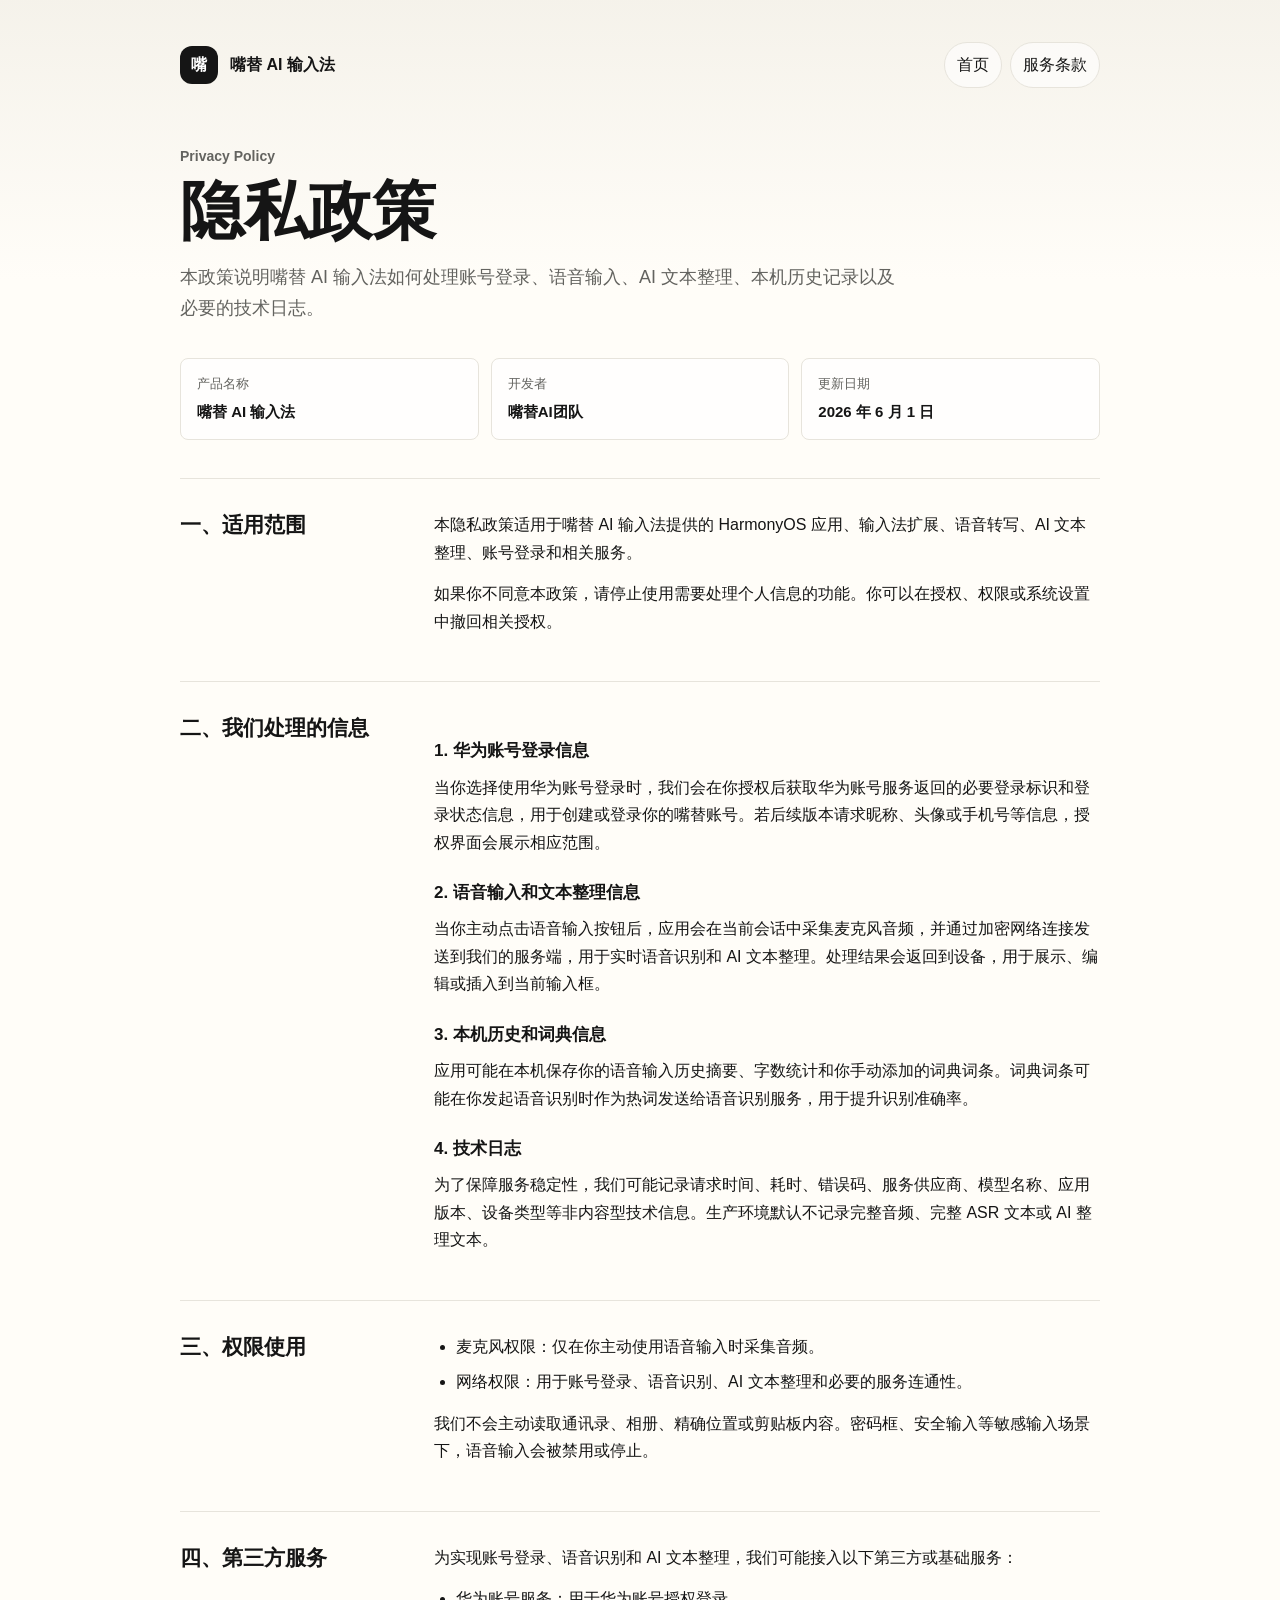
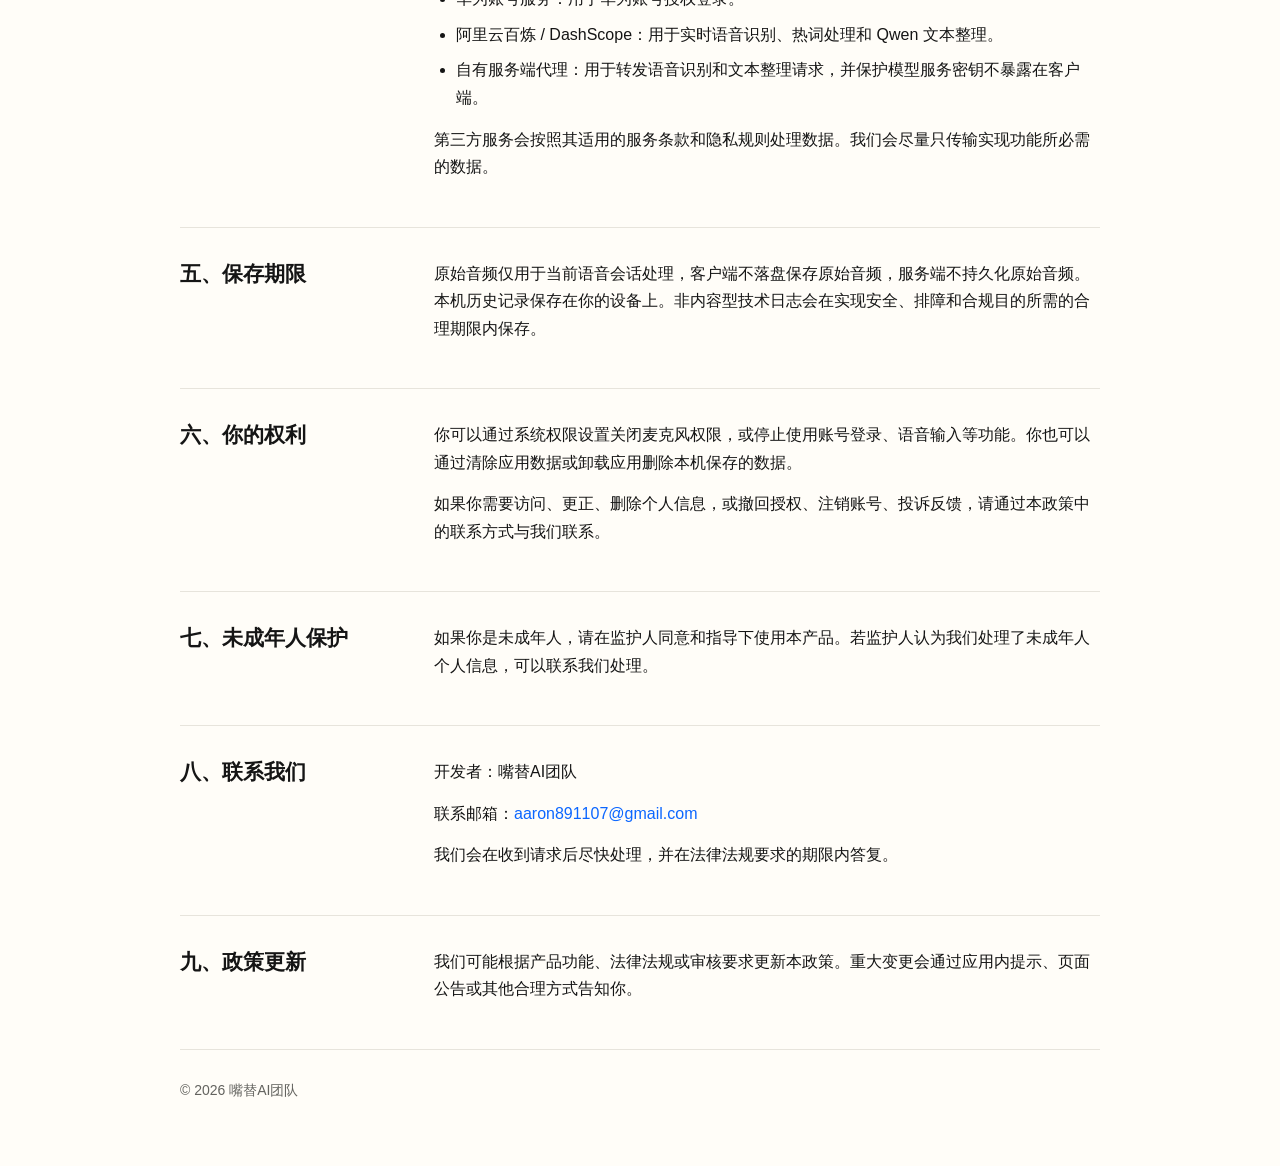
==== privacy.html @ aa5e072a "Add legal pages" ====
<!doctype html>
<html lang="zh-CN">
  <head>
    <meta charset="utf-8">
    <meta name="viewport" content="width=device-width, initial-scale=1">
    <title>隐私政策 - 嘴替 AI 输入法</title>
    <link rel="stylesheet" href="./assets/styles.css">
  </head>
  <body>
    <main class="page">
      <header class="topbar">
        <div class="brand"><span class="mark">嘴</span><span>嘴替 AI 输入法</span></div>
        <nav class="nav" aria-label="法律页面">
          <a href="./index.html">首页</a>
          <a href="./terms.html">服务条款</a>
        </nav>
      </header>

      <div class="hero">
        <p class="eyebrow">Privacy Policy</p>
        <h1>隐私政策</h1>
        <p class="summary">本政策说明嘴替 AI 输入法如何处理账号登录、语音输入、AI 文本整理、本机历史记录以及必要的技术日志。</p>
      </div>

      <div class="meta">
        <div><span>产品名称</span><strong>嘴替 AI 输入法</strong></div>
        <div><span>开发者</span><strong>嘴替AI团队</strong></div>
        <div><span>更新日期</span><strong>2026 年 6 月 1 日</strong></div>
      </div>

      <div class="content">
        <section>
          <h2>一、适用范围</h2>
          <div>
            <p>本隐私政策适用于嘴替 AI 输入法提供的 HarmonyOS 应用、输入法扩展、语音转写、AI 文本整理、账号登录和相关服务。</p>
            <p>如果你不同意本政策，请停止使用需要处理个人信息的功能。你可以在授权、权限或系统设置中撤回相关授权。</p>
          </div>
        </section>

        <section>
          <h2>二、我们处理的信息</h2>
          <div>
            <h3>1. 华为账号登录信息</h3>
            <p>当你选择使用华为账号登录时，我们会在你授权后获取华为账号服务返回的必要登录标识和登录状态信息，用于创建或登录你的嘴替账号。若后续版本请求昵称、头像或手机号等信息，授权界面会展示相应范围。</p>

            <h3>2. 语音输入和文本整理信息</h3>
            <p>当你主动点击语音输入按钮后，应用会在当前会话中采集麦克风音频，并通过加密网络连接发送到我们的服务端，用于实时语音识别和 AI 文本整理。处理结果会返回到设备，用于展示、编辑或插入到当前输入框。</p>

            <h3>3. 本机历史和词典信息</h3>
            <p>应用可能在本机保存你的语音输入历史摘要、字数统计和你手动添加的词典词条。词典词条可能在你发起语音识别时作为热词发送给语音识别服务，用于提升识别准确率。</p>

            <h3>4. 技术日志</h3>
            <p>为了保障服务稳定性，我们可能记录请求时间、耗时、错误码、服务供应商、模型名称、应用版本、设备类型等非内容型技术信息。生产环境默认不记录完整音频、完整 ASR 文本或 AI 整理文本。</p>
          </div>
        </section>

        <section>
          <h2>三、权限使用</h2>
          <div>
            <ul>
              <li>麦克风权限：仅在你主动使用语音输入时采集音频。</li>
              <li>网络权限：用于账号登录、语音识别、AI 文本整理和必要的服务连通性。</li>
            </ul>
            <p>我们不会主动读取通讯录、相册、精确位置或剪贴板内容。密码框、安全输入等敏感输入场景下，语音输入会被禁用或停止。</p>
          </div>
        </section>

        <section>
          <h2>四、第三方服务</h2>
          <div>
            <p>为实现账号登录、语音识别和 AI 文本整理，我们可能接入以下第三方或基础服务：</p>
            <ul>
              <li>华为账号服务：用于华为账号授权登录。</li>
              <li>阿里云百炼 / DashScope：用于实时语音识别、热词处理和 Qwen 文本整理。</li>
              <li>自有服务端代理：用于转发语音识别和文本整理请求，并保护模型服务密钥不暴露在客户端。</li>
            </ul>
            <p>第三方服务会按照其适用的服务条款和隐私规则处理数据。我们会尽量只传输实现功能所必需的数据。</p>
          </div>
        </section>

        <section>
          <h2>五、保存期限</h2>
          <div>
            <p>原始音频仅用于当前语音会话处理，客户端不落盘保存原始音频，服务端不持久化原始音频。本机历史记录保存在你的设备上。非内容型技术日志会在实现安全、排障和合规目的所需的合理期限内保存。</p>
          </div>
        </section>

        <section>
          <h2>六、你的权利</h2>
          <div>
            <p>你可以通过系统权限设置关闭麦克风权限，或停止使用账号登录、语音输入等功能。你也可以通过清除应用数据或卸载应用删除本机保存的数据。</p>
            <p>如果你需要访问、更正、删除个人信息，或撤回授权、注销账号、投诉反馈，请通过本政策中的联系方式与我们联系。</p>
          </div>
        </section>

        <section>
          <h2>七、未成年人保护</h2>
          <div>
            <p>如果你是未成年人，请在监护人同意和指导下使用本产品。若监护人认为我们处理了未成年人个人信息，可以联系我们处理。</p>
          </div>
        </section>

        <section>
          <h2>八、联系我们</h2>
          <div>
            <p>开发者：嘴替AI团队</p>
            <p>联系邮箱：<a href="mailto:aaron891107@gmail.com">aaron891107@gmail.com</a></p>
            <p>我们会在收到请求后尽快处理，并在法律法规要求的期限内答复。</p>
          </div>
        </section>

        <section>
          <h2>九、政策更新</h2>
          <div>
            <p>我们可能根据产品功能、法律法规或审核要求更新本政策。重大变更会通过应用内提示、页面公告或其他合理方式告知你。</p>
          </div>
        </section>
      </div>

      <footer>© 2026 嘴替AI团队</footer>
    </main>
  </body>
</html>
---- assets/styles.css ----
:root {
  color-scheme: light;
  --ink: #151515;
  --muted: #63635f;
  --line: #e7e4dc;
  --paper: #fffdf8;
  --soft: #f4f1e9;
  --accent: #0b66ff;
  --accent-ink: #ffffff;
}

* {
  box-sizing: border-box;
}

html {
  min-height: 100%;
  background: var(--paper);
}

body {
  margin: 0;
  color: var(--ink);
  background:
    linear-gradient(180deg, rgba(244, 241, 233, 0.9), rgba(255, 253, 248, 0) 280px),
    var(--paper);
  font-family: -apple-system, BlinkMacSystemFont, "HarmonyOS Sans SC", "PingFang SC", "Microsoft YaHei", sans-serif;
  line-height: 1.72;
}

a {
  color: var(--accent);
  text-decoration: none;
}

a:hover {
  text-decoration: underline;
}

.page {
  width: min(920px, calc(100% - 40px));
  margin: 0 auto;
  padding: 42px 0 64px;
}

.topbar {
  display: flex;
  align-items: center;
  justify-content: space-between;
  gap: 18px;
  margin-bottom: 56px;
}

.brand {
  display: flex;
  align-items: center;
  gap: 12px;
  font-weight: 800;
  letter-spacing: 0;
}

.mark {
  display: inline-grid;
  width: 38px;
  height: 38px;
  place-items: center;
  border-radius: 12px;
  color: var(--accent-ink);
  background: #151515;
  font-weight: 900;
}

.nav {
  display: flex;
  gap: 8px;
}

.nav a {
  padding: 8px 12px;
  border: 1px solid var(--line);
  border-radius: 999px;
  color: var(--ink);
  background: rgba(255, 255, 255, 0.62);
}

.hero {
  margin-bottom: 34px;
}

.eyebrow {
  margin: 0 0 10px;
  color: var(--muted);
  font-size: 14px;
  font-weight: 700;
}

h1 {
  margin: 0;
  font-size: clamp(34px, 7vw, 64px);
  line-height: 1.04;
  letter-spacing: 0;
}

.summary {
  max-width: 720px;
  margin: 18px 0 0;
  color: var(--muted);
  font-size: 18px;
}

.meta {
  display: grid;
  grid-template-columns: repeat(3, minmax(0, 1fr));
  gap: 12px;
  margin: 26px 0 38px;
}

.meta div {
  padding: 14px 16px;
  border: 1px solid var(--line);
  border-radius: 8px;
  background: rgba(255, 255, 255, 0.7);
}

.meta span {
  display: block;
  color: var(--muted);
  font-size: 13px;
}

.meta strong {
  display: block;
  margin-top: 4px;
  font-size: 15px;
}

.content {
  border-top: 1px solid var(--line);
}

section {
  display: grid;
  grid-template-columns: 220px minmax(0, 1fr);
  gap: 34px;
  padding: 32px 0;
  border-bottom: 1px solid var(--line);
}

h2 {
  margin: 0;
  font-size: 21px;
  line-height: 1.3;
}

h3 {
  margin: 22px 0 8px;
  font-size: 17px;
}

p {
  margin: 0 0 14px;
}

ul {
  margin: 0 0 14px;
  padding-left: 22px;
}

li + li {
  margin-top: 8px;
}

.notice {
  padding: 16px 18px;
  border: 1px solid var(--line);
  border-left: 4px solid var(--accent);
  border-radius: 8px;
  background: #ffffff;
}

footer {
  padding-top: 28px;
  color: var(--muted);
  font-size: 14px;
}

@media (max-width: 720px) {
  .page {
    width: min(100% - 28px, 920px);
    padding-top: 24px;
  }

  .topbar {
    align-items: flex-start;
    flex-direction: column;
    margin-bottom: 38px;
  }

  .nav {
    flex-wrap: wrap;
  }

  .meta {
    grid-template-columns: 1fr;
  }

  section {
    grid-template-columns: 1fr;
    gap: 14px;
  }
}
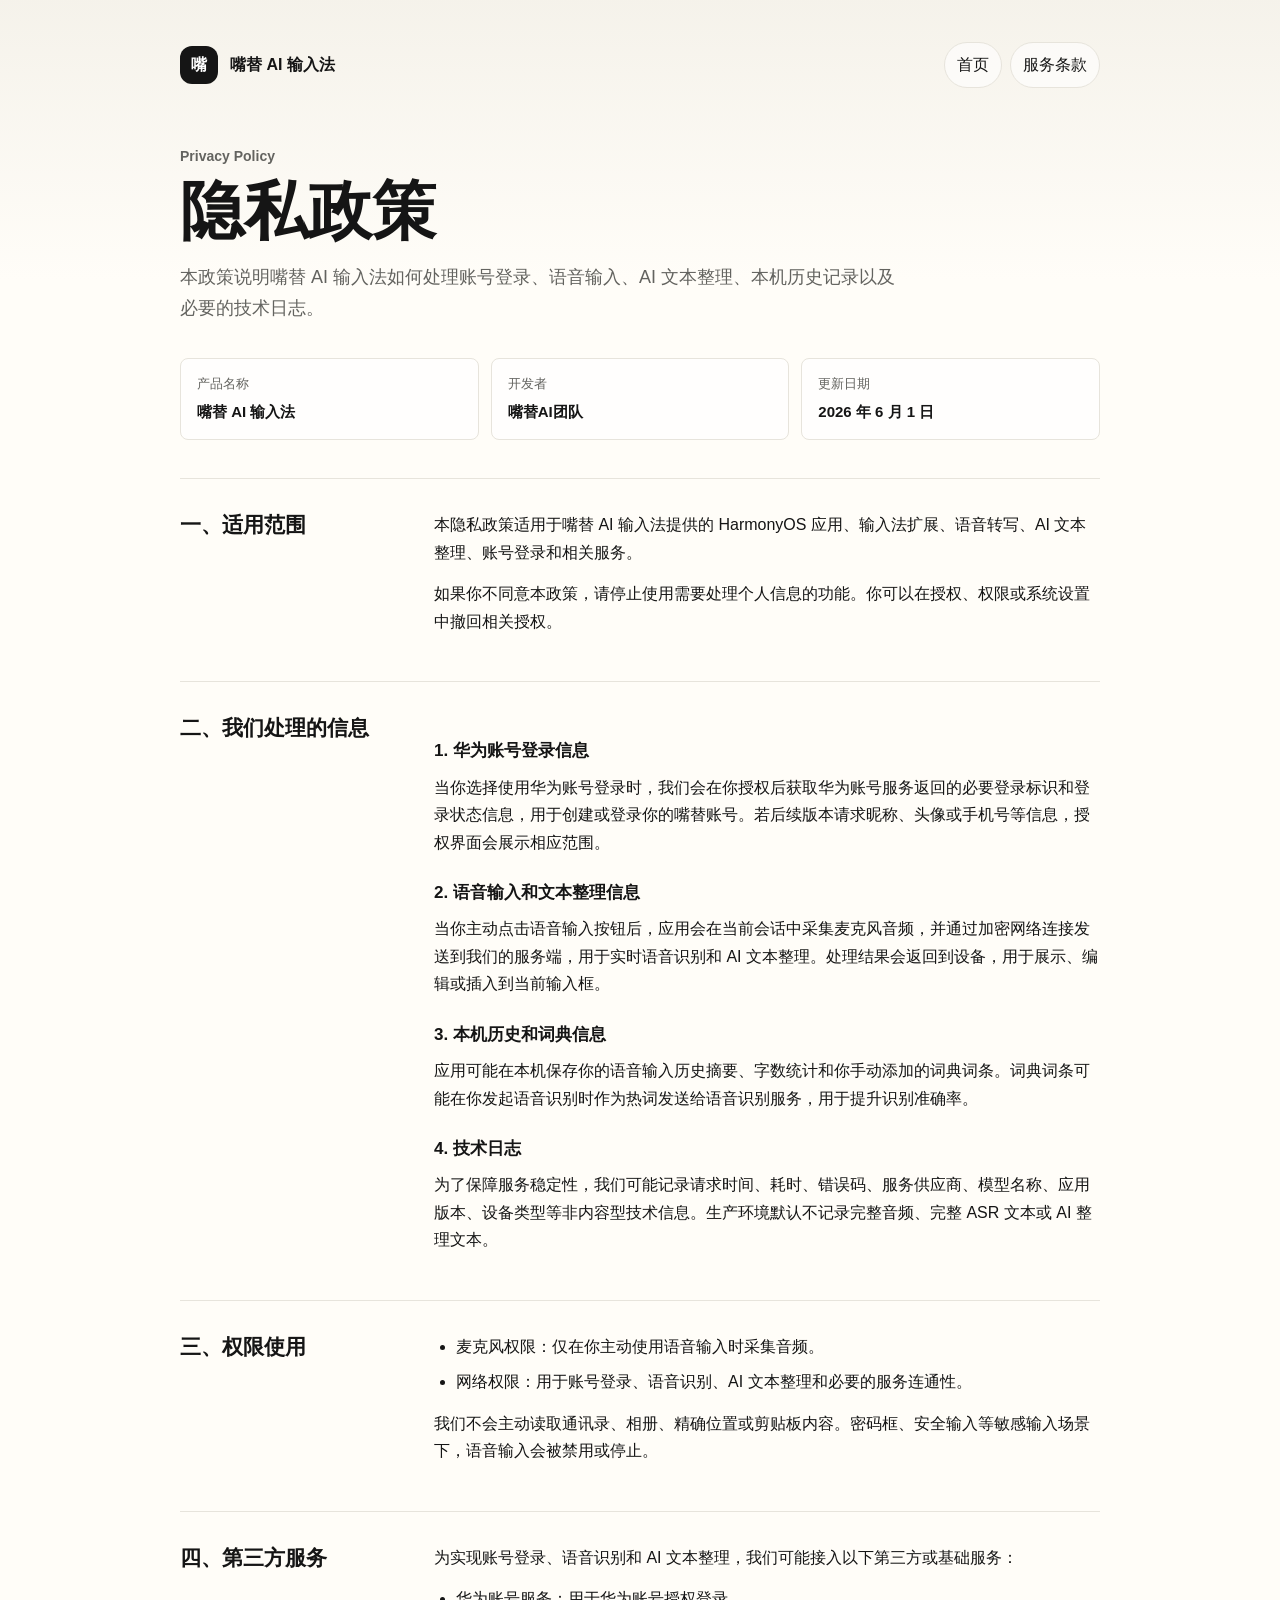
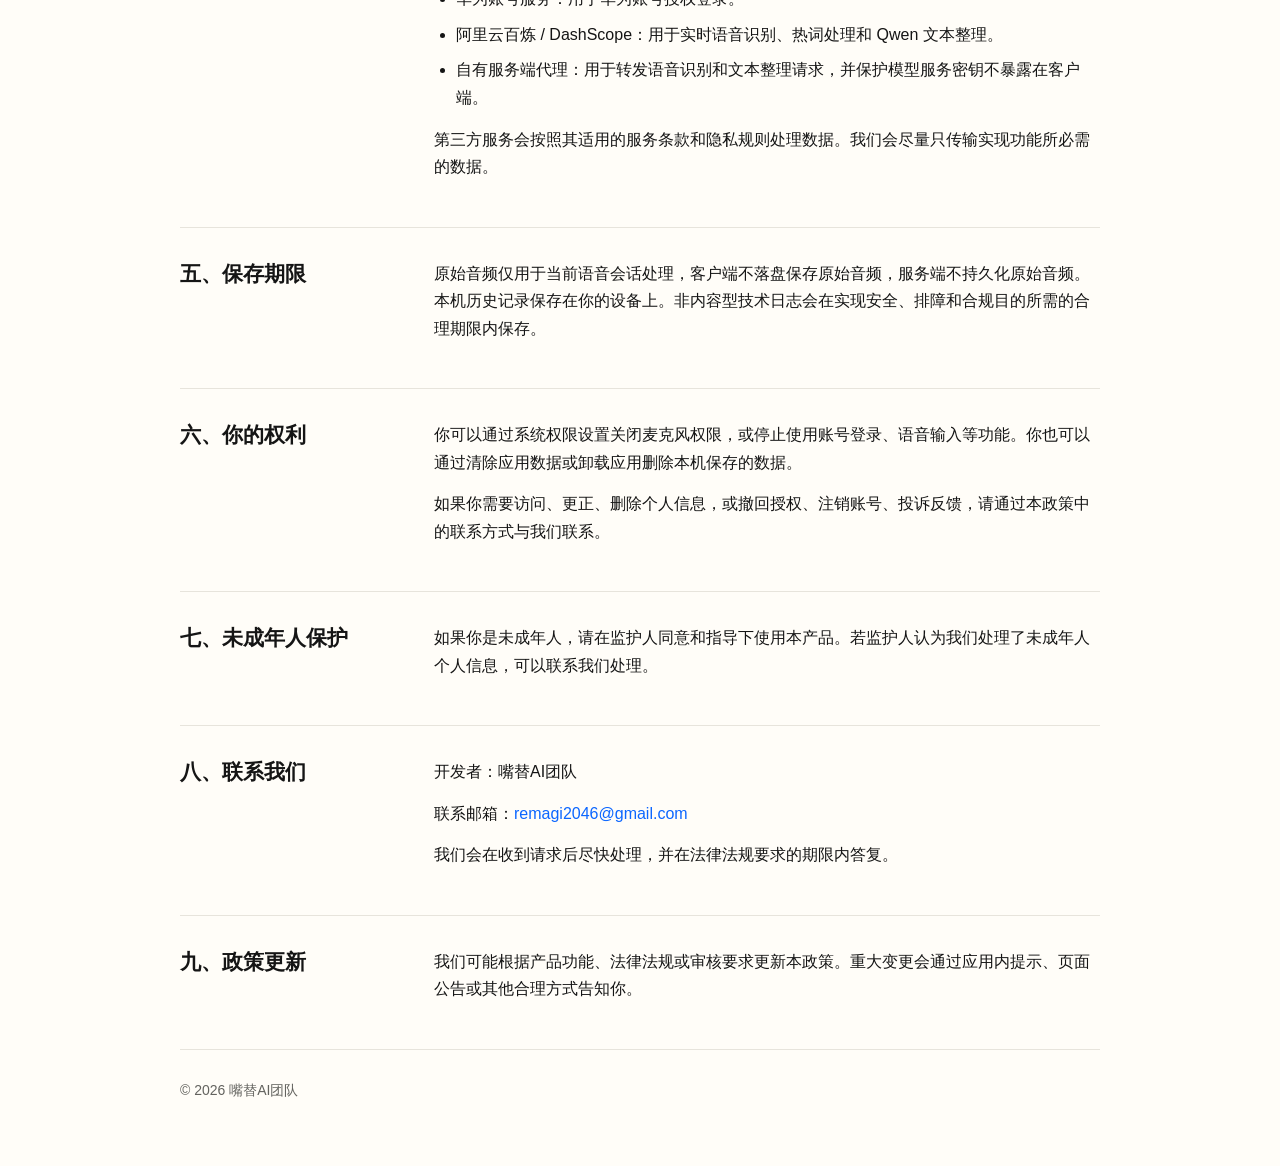
==== commit 8f027057: "Update contact email" ====
--- a/privacy.html
+++ b/privacy.html
@@ -104,7 +104,7 @@
           <h2>八、联系我们</h2>
           <div>
             <p>开发者：嘴替AI团队</p>
-            <p>联系邮箱：<a href="mailto:aaron891107@gmail.com">aaron891107@gmail.com</a></p>
+            <p>联系邮箱：<a href="mailto:remagi2046@gmail.com">remagi2046@gmail.com</a></p>
             <p>我们会在收到请求后尽快处理，并在法律法规要求的期限内答复。</p>
           </div>
         </section>
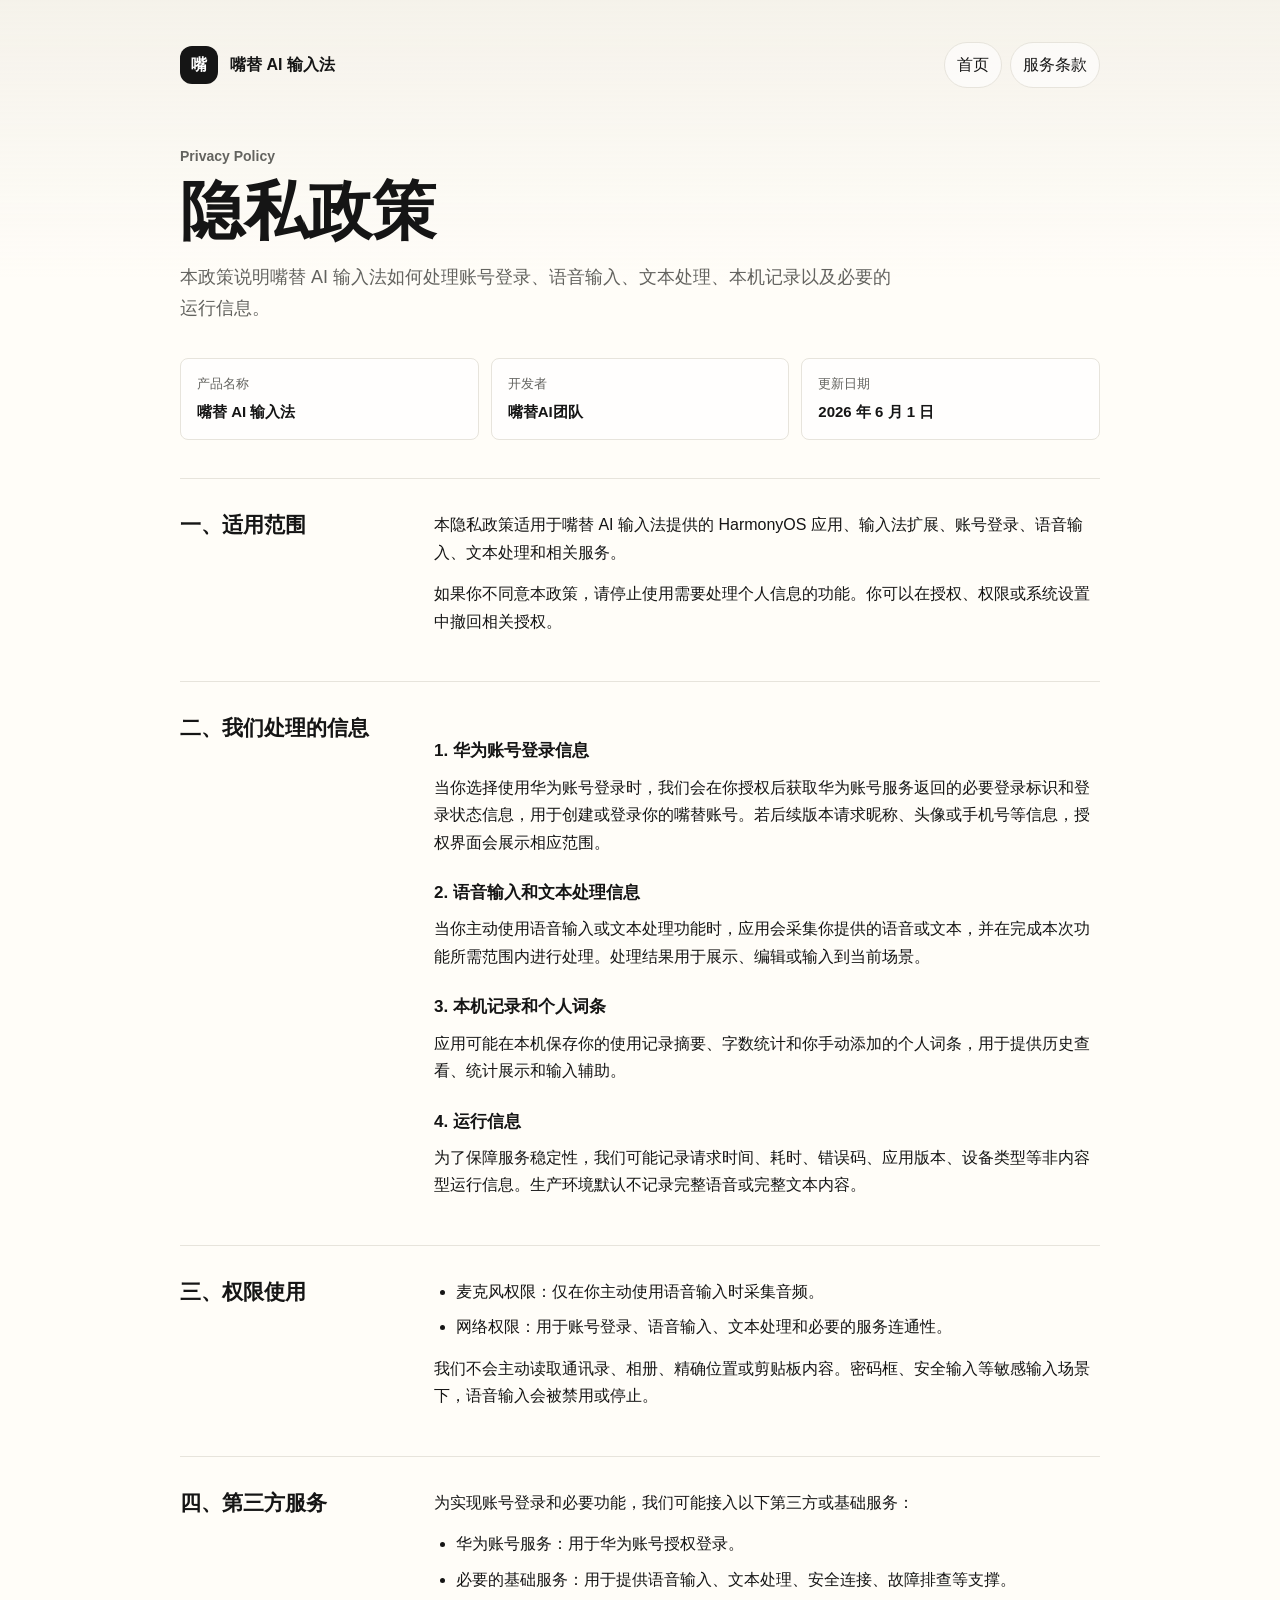
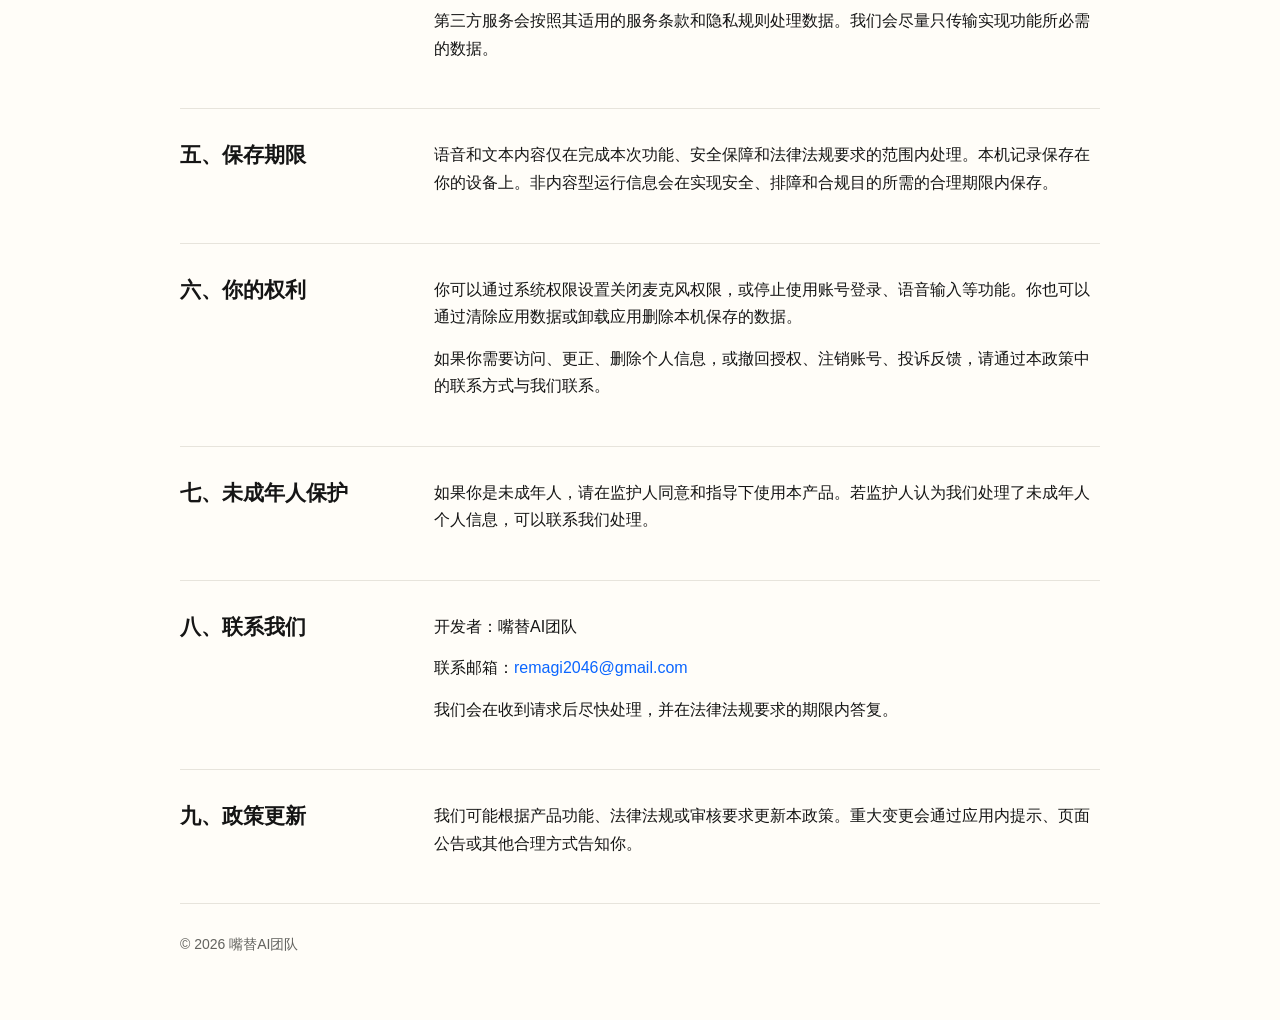
==== commit ee5c2077: "Remove public implementation details" ====
--- a/privacy.html
+++ b/privacy.html
@@ -19,7 +19,7 @@
       <div class="hero">
         <p class="eyebrow">Privacy Policy</p>
         <h1>隐私政策</h1>
-        <p class="summary">本政策说明嘴替 AI 输入法如何处理账号登录、语音输入、AI 文本整理、本机历史记录以及必要的技术日志。</p>
+        <p class="summary">本政策说明嘴替 AI 输入法如何处理账号登录、语音输入、文本处理、本机记录以及必要的运行信息。</p>
       </div>
 
       <div class="meta">
@@ -32,7 +32,7 @@
         <section>
           <h2>一、适用范围</h2>
           <div>
-            <p>本隐私政策适用于嘴替 AI 输入法提供的 HarmonyOS 应用、输入法扩展、语音转写、AI 文本整理、账号登录和相关服务。</p>
+            <p>本隐私政策适用于嘴替 AI 输入法提供的 HarmonyOS 应用、输入法扩展、账号登录、语音输入、文本处理和相关服务。</p>
             <p>如果你不同意本政策，请停止使用需要处理个人信息的功能。你可以在授权、权限或系统设置中撤回相关授权。</p>
           </div>
         </section>
@@ -43,14 +43,14 @@
             <h3>1. 华为账号登录信息</h3>
             <p>当你选择使用华为账号登录时，我们会在你授权后获取华为账号服务返回的必要登录标识和登录状态信息，用于创建或登录你的嘴替账号。若后续版本请求昵称、头像或手机号等信息，授权界面会展示相应范围。</p>
 
-            <h3>2. 语音输入和文本整理信息</h3>
-            <p>当你主动点击语音输入按钮后，应用会在当前会话中采集麦克风音频，并通过加密网络连接发送到我们的服务端，用于实时语音识别和 AI 文本整理。处理结果会返回到设备，用于展示、编辑或插入到当前输入框。</p>
+            <h3>2. 语音输入和文本处理信息</h3>
+            <p>当你主动使用语音输入或文本处理功能时，应用会采集你提供的语音或文本，并在完成本次功能所需范围内进行处理。处理结果用于展示、编辑或输入到当前场景。</p>
 
-            <h3>3. 本机历史和词典信息</h3>
-            <p>应用可能在本机保存你的语音输入历史摘要、字数统计和你手动添加的词典词条。词典词条可能在你发起语音识别时作为热词发送给语音识别服务，用于提升识别准确率。</p>
+            <h3>3. 本机记录和个人词条</h3>
+            <p>应用可能在本机保存你的使用记录摘要、字数统计和你手动添加的个人词条，用于提供历史查看、统计展示和输入辅助。</p>
 
-            <h3>4. 技术日志</h3>
-            <p>为了保障服务稳定性，我们可能记录请求时间、耗时、错误码、服务供应商、模型名称、应用版本、设备类型等非内容型技术信息。生产环境默认不记录完整音频、完整 ASR 文本或 AI 整理文本。</p>
+            <h3>4. 运行信息</h3>
+            <p>为了保障服务稳定性，我们可能记录请求时间、耗时、错误码、应用版本、设备类型等非内容型运行信息。生产环境默认不记录完整语音或完整文本内容。</p>
           </div>
         </section>
 
@@ -59,7 +59,7 @@
           <div>
             <ul>
               <li>麦克风权限：仅在你主动使用语音输入时采集音频。</li>
-              <li>网络权限：用于账号登录、语音识别、AI 文本整理和必要的服务连通性。</li>
+              <li>网络权限：用于账号登录、语音输入、文本处理和必要的服务连通性。</li>
             </ul>
             <p>我们不会主动读取通讯录、相册、精确位置或剪贴板内容。密码框、安全输入等敏感输入场景下，语音输入会被禁用或停止。</p>
           </div>
@@ -68,11 +68,10 @@
         <section>
           <h2>四、第三方服务</h2>
           <div>
-            <p>为实现账号登录、语音识别和 AI 文本整理，我们可能接入以下第三方或基础服务：</p>
+            <p>为实现账号登录和必要功能，我们可能接入以下第三方或基础服务：</p>
             <ul>
               <li>华为账号服务：用于华为账号授权登录。</li>
-              <li>阿里云百炼 / DashScope：用于实时语音识别、热词处理和 Qwen 文本整理。</li>
-              <li>自有服务端代理：用于转发语音识别和文本整理请求，并保护模型服务密钥不暴露在客户端。</li>
+              <li>必要的基础服务：用于提供语音输入、文本处理、安全连接、故障排查等支撑。</li>
             </ul>
             <p>第三方服务会按照其适用的服务条款和隐私规则处理数据。我们会尽量只传输实现功能所必需的数据。</p>
           </div>
@@ -81,7 +80,7 @@
         <section>
           <h2>五、保存期限</h2>
           <div>
-            <p>原始音频仅用于当前语音会话处理，客户端不落盘保存原始音频，服务端不持久化原始音频。本机历史记录保存在你的设备上。非内容型技术日志会在实现安全、排障和合规目的所需的合理期限内保存。</p>
+            <p>语音和文本内容仅在完成本次功能、安全保障和法律法规要求的范围内处理。本机记录保存在你的设备上。非内容型运行信息会在实现安全、排障和合规目的所需的合理期限内保存。</p>
           </div>
         </section>
 
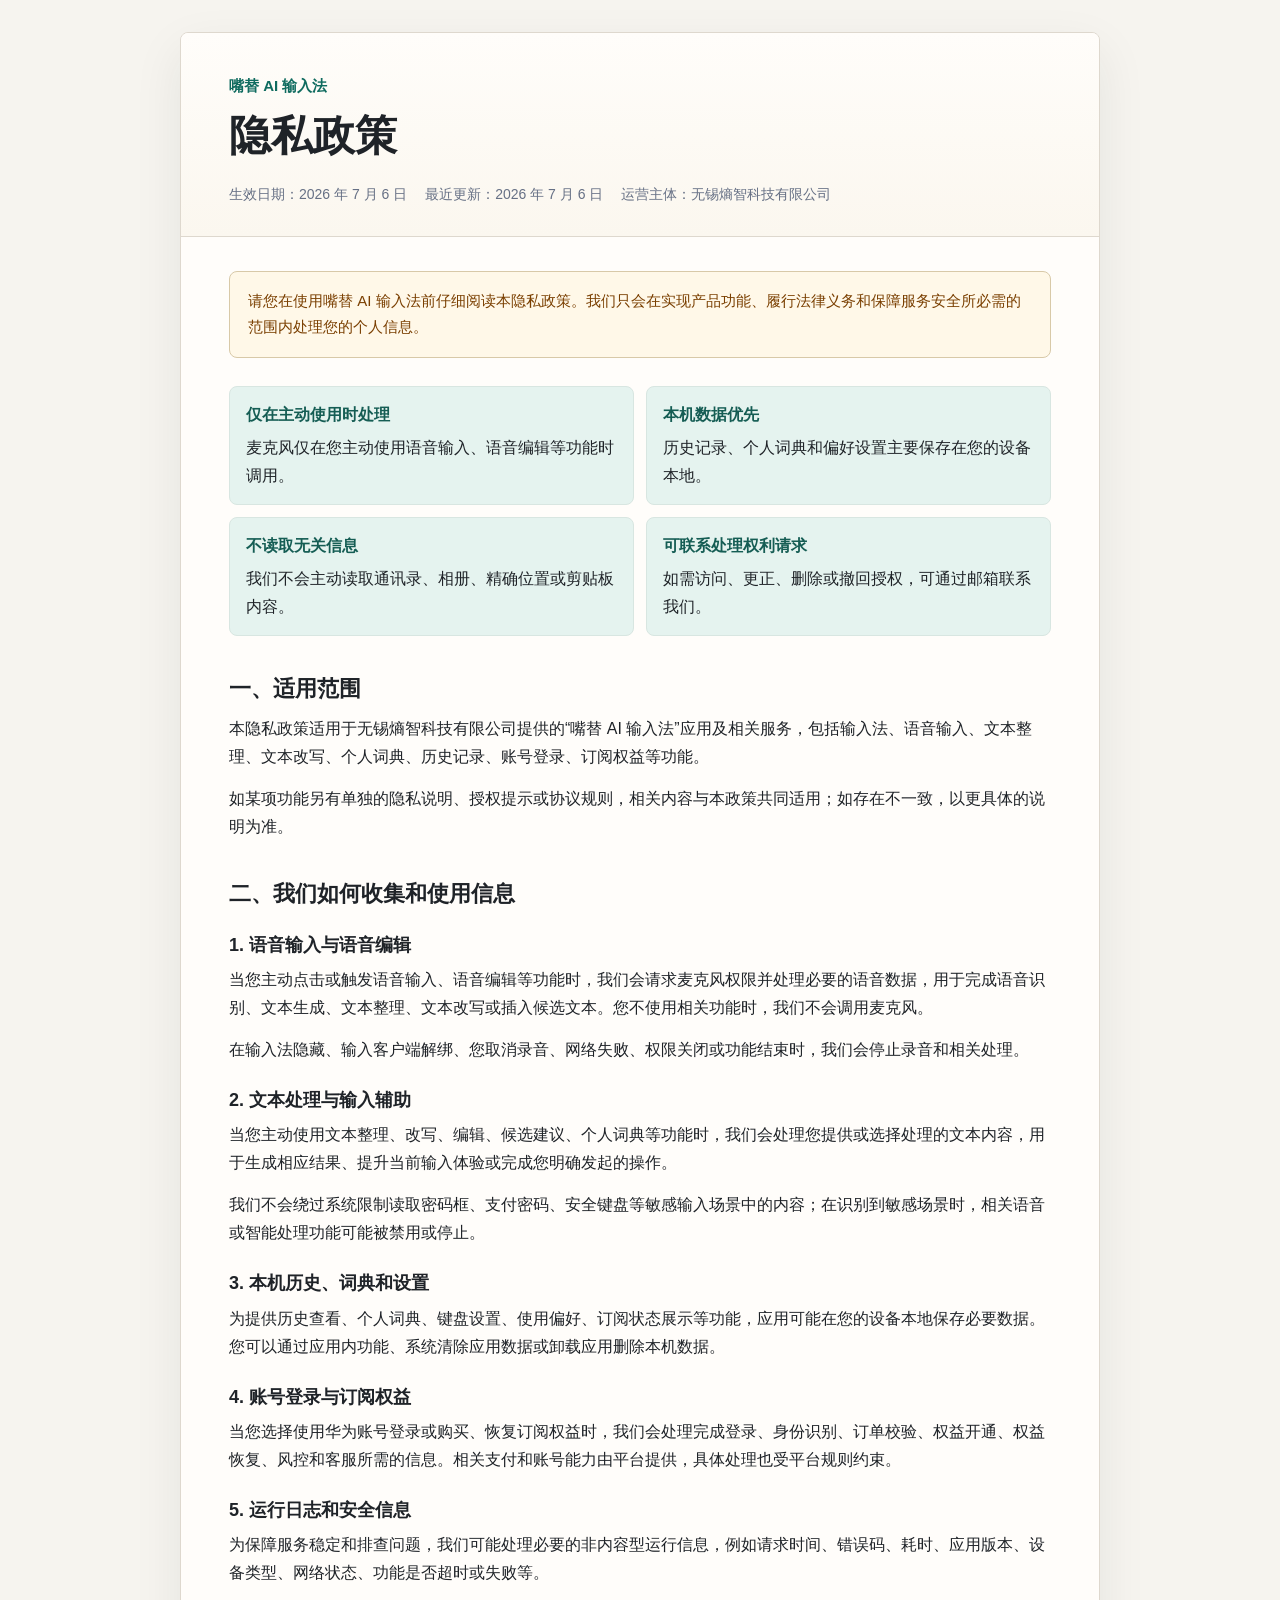
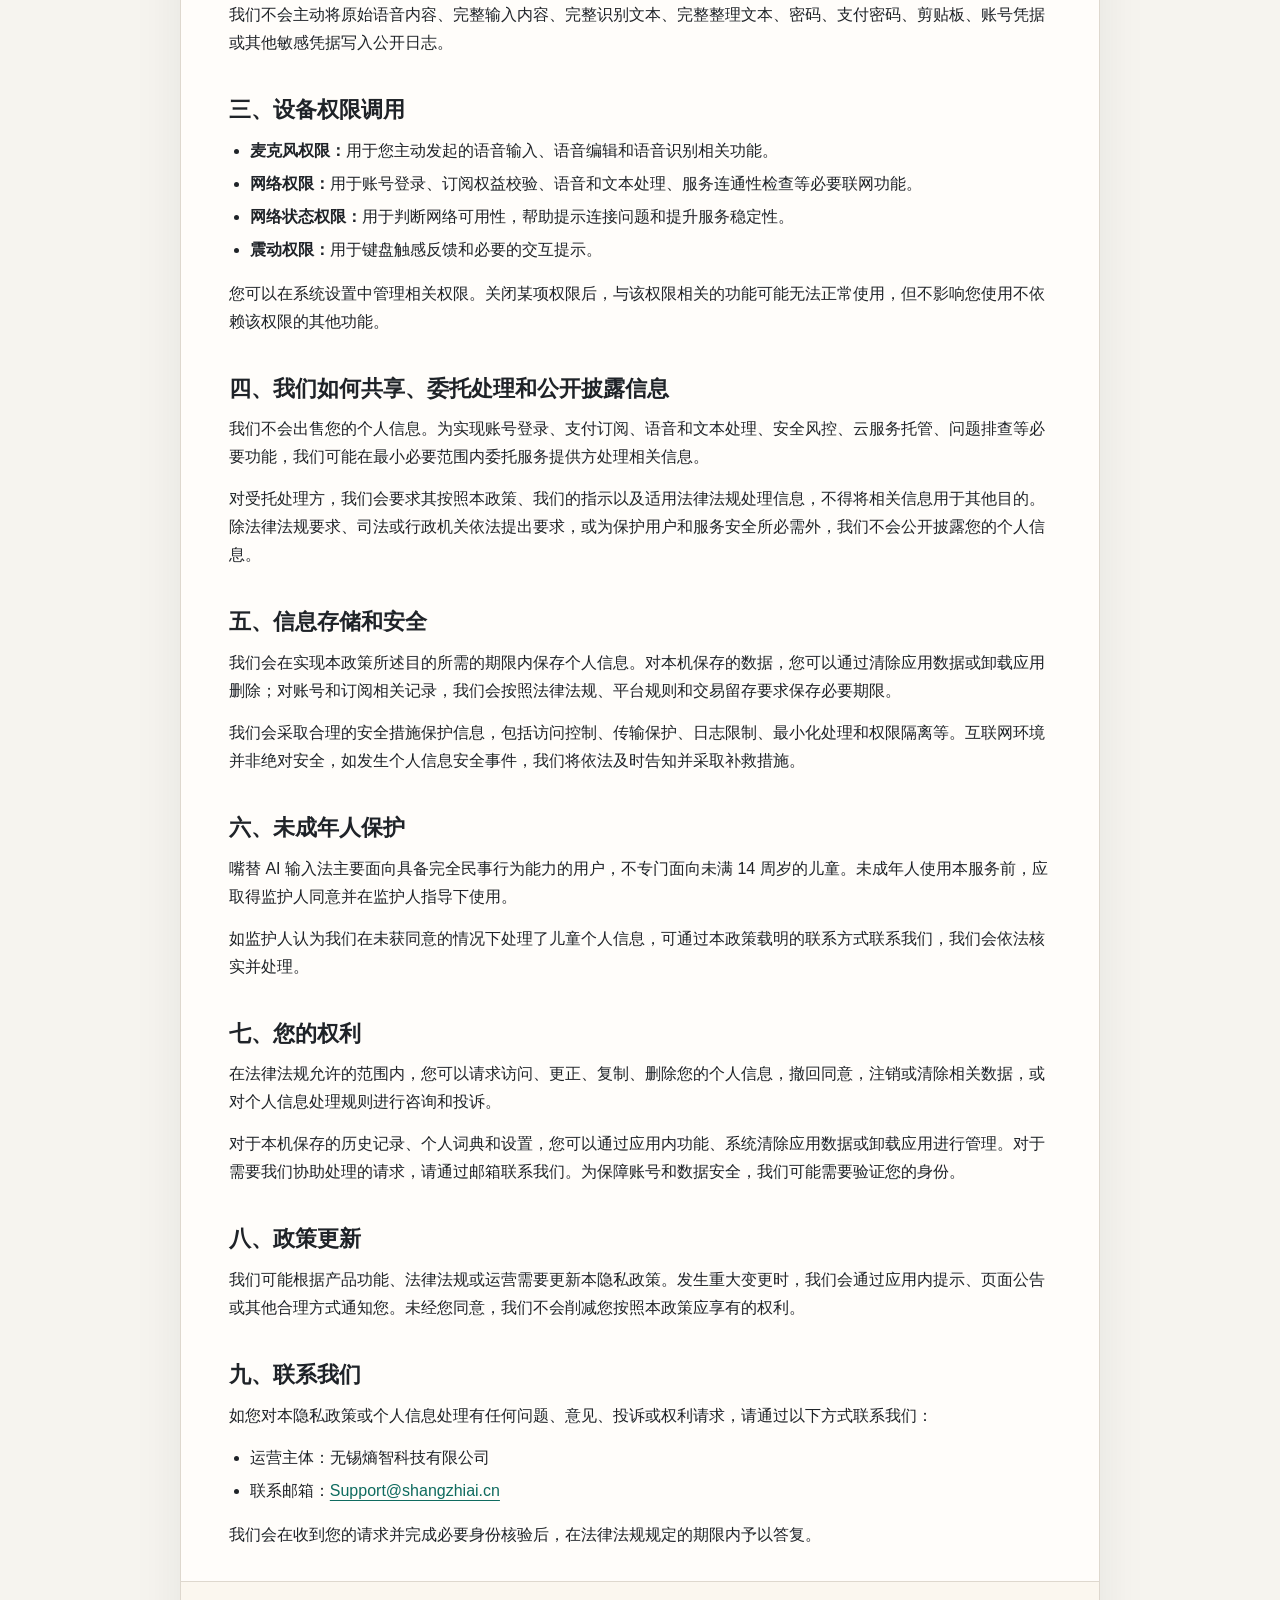
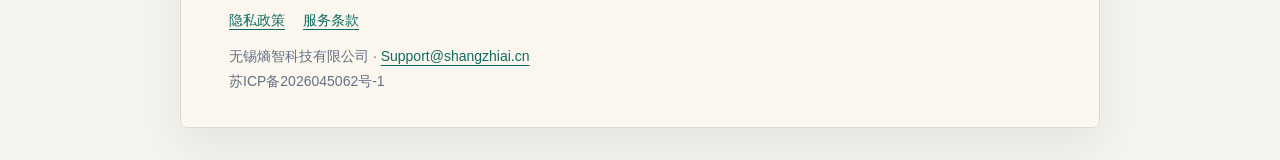
==== commit b1640aa9: "Update legal pages for privacy custom domain" ====
--- a/privacy.html
+++ b/privacy.html
@@ -1,122 +1,337 @@
 <!doctype html>
 <html lang="zh-CN">
-  <head>
-    <meta charset="utf-8">
-    <meta name="viewport" content="width=device-width, initial-scale=1">
-    <title>隐私政策 - 嘴替 AI 输入法</title>
-    <link rel="stylesheet" href="./assets/styles.css">
-  </head>
-  <body>
-    <main class="page">
-      <header class="topbar">
-        <div class="brand"><span class="mark">嘴</span><span>嘴替 AI 输入法</span></div>
-        <nav class="nav" aria-label="法律页面">
-          <a href="./index.html">首页</a>
-          <a href="./terms.html">服务条款</a>
-        </nav>
-      </header>
-
-      <div class="hero">
-        <p class="eyebrow">Privacy Policy</p>
-        <h1>隐私政策</h1>
-        <p class="summary">本政策说明嘴替 AI 输入法如何处理账号登录、语音输入、文本处理、本机记录以及必要的运行信息。</p>
+<head>
+  <meta charset="utf-8">
+  <meta name="viewport" content="width=device-width, initial-scale=1">
+  <title>嘴替 AI 输入法隐私政策</title>
+  <meta name="description" content="嘴替 AI 输入法隐私政策">
+  <style>
+    :root {
+      color-scheme: light;
+      --bg: #f6f4ef;
+      --paper: #fffdfa;
+      --ink: #1f2328;
+      --muted: #667085;
+      --line: #ded8ce;
+      --accent: #0f6b5f;
+      --accent-soft: #e5f3ef;
+      --warning: #7a3f00;
+    }
+
+    * {
+      box-sizing: border-box;
+    }
+
+    body {
+      margin: 0;
+      background: var(--bg);
+      color: var(--ink);
+      font-family: "PingFang SC", "Noto Sans CJK SC", "Microsoft YaHei", sans-serif;
+      font-size: 16px;
+      line-height: 1.75;
+    }
+
+    a {
+      color: var(--accent);
+      text-decoration-thickness: 1px;
+      text-underline-offset: 4px;
+    }
+
+    .page {
+      width: min(920px, calc(100% - 32px));
+      margin: 32px auto;
+      background: var(--paper);
+      border: 1px solid var(--line);
+      border-radius: 8px;
+      overflow: hidden;
+      box-shadow: 0 18px 50px rgba(31, 35, 40, 0.08);
+    }
+
+    header {
+      padding: 40px 48px 30px;
+      border-bottom: 1px solid var(--line);
+      background: linear-gradient(180deg, #fffdfa 0%, #fbf7ef 100%);
+    }
+
+    .product {
+      margin: 0 0 12px;
+      color: var(--accent);
+      font-size: 15px;
+      font-weight: 700;
+    }
+
+    h1 {
+      margin: 0;
+      font-size: clamp(28px, 5vw, 42px);
+      line-height: 1.2;
+      letter-spacing: 0;
+    }
+
+    .meta {
+      display: flex;
+      flex-wrap: wrap;
+      gap: 10px 18px;
+      margin: 20px 0 0;
+      color: var(--muted);
+      font-size: 14px;
+    }
+
+    main {
+      padding: 34px 48px 18px;
+    }
+
+    .notice {
+      margin: 0 0 28px;
+      padding: 16px 18px;
+      border: 1px solid #d8c9a8;
+      border-radius: 8px;
+      background: #fff8e8;
+      color: var(--warning);
+      font-size: 15px;
+    }
+
+    h2 {
+      margin: 34px 0 12px;
+      padding-top: 4px;
+      font-size: 22px;
+      line-height: 1.35;
+      letter-spacing: 0;
+    }
+
+    h3 {
+      margin: 24px 0 8px;
+      font-size: 18px;
+      line-height: 1.4;
+    }
+
+    p {
+      margin: 0 0 14px;
+    }
+
+    ul {
+      margin: 0 0 16px;
+      padding-left: 1.3em;
+    }
+
+    li {
+      margin: 5px 0;
+    }
+
+    strong {
+      font-weight: 700;
+    }
+
+    .summary {
+      display: grid;
+      grid-template-columns: repeat(2, minmax(0, 1fr));
+      gap: 12px;
+      margin: 22px 0 10px;
+    }
+
+    .summary div {
+      min-height: 92px;
+      padding: 14px 16px;
+      border: 1px solid #d8e6e1;
+      border-radius: 8px;
+      background: var(--accent-soft);
+    }
+
+    .summary b {
+      display: block;
+      margin-bottom: 5px;
+      color: #155d54;
+    }
+
+    footer {
+      padding: 26px 48px 34px;
+      border-top: 1px solid var(--line);
+      color: var(--muted);
+      font-size: 14px;
+      background: #fbf7ef;
+    }
+
+    .footer-links {
+      display: flex;
+      flex-wrap: wrap;
+      gap: 10px 18px;
+      margin-bottom: 12px;
+    }
+
+    @media (max-width: 720px) {
+      .page {
+        width: 100%;
+        min-height: 100vh;
+        margin: 0;
+        border-width: 0;
+        border-radius: 0;
+        box-shadow: none;
+      }
+
+      header,
+      main,
+      footer {
+        padding-left: 22px;
+        padding-right: 22px;
+      }
+
+      header {
+        padding-top: 30px;
+      }
+
+      .summary {
+        grid-template-columns: 1fr;
+      }
+    }
+  </style>
+</head>
+<body>
+  <article class="page">
+    <header>
+      <p class="product">嘴替 AI 输入法</p>
+      <h1>隐私政策</h1>
+      <div class="meta">
+        <span>生效日期：2026 年 7 月 6 日</span>
+        <span>最近更新：2026 年 7 月 6 日</span>
+        <span>运营主体：无锡熵智科技有限公司</span>
       </div>
-
-      <div class="meta">
-        <div><span>产品名称</span><strong>嘴替 AI 输入法</strong></div>
-        <div><span>开发者</span><strong>嘴替AI团队</strong></div>
-        <div><span>更新日期</span><strong>2026 年 6 月 1 日</strong></div>
-      </div>
-
-      <div class="content">
-        <section>
-          <h2>一、适用范围</h2>
-          <div>
-            <p>本隐私政策适用于嘴替 AI 输入法提供的 HarmonyOS 应用、输入法扩展、账号登录、语音输入、文本处理和相关服务。</p>
-            <p>如果你不同意本政策，请停止使用需要处理个人信息的功能。你可以在授权、权限或系统设置中撤回相关授权。</p>
-          </div>
-        </section>
-
-        <section>
-          <h2>二、我们处理的信息</h2>
-          <div>
-            <h3>1. 华为账号登录信息</h3>
-            <p>当你选择使用华为账号登录时，我们会在你授权后获取华为账号服务返回的必要登录标识和登录状态信息，用于创建或登录你的嘴替账号。若后续版本请求昵称、头像或手机号等信息，授权界面会展示相应范围。</p>
-
-            <h3>2. 语音输入和文本处理信息</h3>
-            <p>当你主动使用语音输入或文本处理功能时，应用会采集你提供的语音或文本，并在完成本次功能所需范围内进行处理。处理结果用于展示、编辑或输入到当前场景。</p>
-
-            <h3>3. 本机记录和个人词条</h3>
-            <p>应用可能在本机保存你的使用记录摘要、字数统计和你手动添加的个人词条，用于提供历史查看、统计展示和输入辅助。</p>
-
-            <h3>4. 运行信息</h3>
-            <p>为了保障服务稳定性，我们可能记录请求时间、耗时、错误码、应用版本、设备类型等非内容型运行信息。生产环境默认不记录完整语音或完整文本内容。</p>
-          </div>
-        </section>
-
-        <section>
-          <h2>三、权限使用</h2>
-          <div>
-            <ul>
-              <li>麦克风权限：仅在你主动使用语音输入时采集音频。</li>
-              <li>网络权限：用于账号登录、语音输入、文本处理和必要的服务连通性。</li>
-            </ul>
-            <p>我们不会主动读取通讯录、相册、精确位置或剪贴板内容。密码框、安全输入等敏感输入场景下，语音输入会被禁用或停止。</p>
-          </div>
-        </section>
-
-        <section>
-          <h2>四、第三方服务</h2>
-          <div>
-            <p>为实现账号登录和必要功能，我们可能接入以下第三方或基础服务：</p>
-            <ul>
-              <li>华为账号服务：用于华为账号授权登录。</li>
-              <li>必要的基础服务：用于提供语音输入、文本处理、安全连接、故障排查等支撑。</li>
-            </ul>
-            <p>第三方服务会按照其适用的服务条款和隐私规则处理数据。我们会尽量只传输实现功能所必需的数据。</p>
-          </div>
-        </section>
-
-        <section>
-          <h2>五、保存期限</h2>
-          <div>
-            <p>语音和文本内容仅在完成本次功能、安全保障和法律法规要求的范围内处理。本机记录保存在你的设备上。非内容型运行信息会在实现安全、排障和合规目的所需的合理期限内保存。</p>
-          </div>
-        </section>
-
-        <section>
-          <h2>六、你的权利</h2>
-          <div>
-            <p>你可以通过系统权限设置关闭麦克风权限，或停止使用账号登录、语音输入等功能。你也可以通过清除应用数据或卸载应用删除本机保存的数据。</p>
-            <p>如果你需要访问、更正、删除个人信息，或撤回授权、注销账号、投诉反馈，请通过本政策中的联系方式与我们联系。</p>
-          </div>
-        </section>
-
-        <section>
-          <h2>七、未成年人保护</h2>
-          <div>
-            <p>如果你是未成年人，请在监护人同意和指导下使用本产品。若监护人认为我们处理了未成年人个人信息，可以联系我们处理。</p>
-          </div>
-        </section>
-
-        <section>
-          <h2>八、联系我们</h2>
-          <div>
-            <p>开发者：嘴替AI团队</p>
-            <p>联系邮箱：<a href="mailto:remagi2046@gmail.com">remagi2046@gmail.com</a></p>
-            <p>我们会在收到请求后尽快处理，并在法律法规要求的期限内答复。</p>
-          </div>
-        </section>
-
-        <section>
-          <h2>九、政策更新</h2>
-          <div>
-            <p>我们可能根据产品功能、法律法规或审核要求更新本政策。重大变更会通过应用内提示、页面公告或其他合理方式告知你。</p>
-          </div>
-        </section>
-      </div>
-
-      <footer>© 2026 嘴替AI团队</footer>
+    </header>
+
+    <main>
+      <p class="notice">
+        请您在使用嘴替 AI 输入法前仔细阅读本隐私政策。我们只会在实现产品功能、履行法律义务和保障服务安全所必需的范围内处理您的个人信息。
+      </p>
+
+      <section class="summary" aria-label="隐私重点摘要">
+        <div>
+          <b>仅在主动使用时处理</b>
+          麦克风仅在您主动使用语音输入、语音编辑等功能时调用。
+        </div>
+        <div>
+          <b>本机数据优先</b>
+          历史记录、个人词典和偏好设置主要保存在您的设备本地。
+        </div>
+        <div>
+          <b>不读取无关信息</b>
+          我们不会主动读取通讯录、相册、精确位置或剪贴板内容。
+        </div>
+        <div>
+          <b>可联系处理权利请求</b>
+          如需访问、更正、删除或撤回授权，可通过邮箱联系我们。
+        </div>
+      </section>
+
+      <h2>一、适用范围</h2>
+      <p>
+        本隐私政策适用于无锡熵智科技有限公司提供的“嘴替 AI 输入法”应用及相关服务，包括输入法、语音输入、文本整理、文本改写、个人词典、历史记录、账号登录、订阅权益等功能。
+      </p>
+      <p>
+        如某项功能另有单独的隐私说明、授权提示或协议规则，相关内容与本政策共同适用；如存在不一致，以更具体的说明为准。
+      </p>
+
+      <h2>二、我们如何收集和使用信息</h2>
+      <h3>1. 语音输入与语音编辑</h3>
+      <p>
+        当您主动点击或触发语音输入、语音编辑等功能时，我们会请求麦克风权限并处理必要的语音数据，用于完成语音识别、文本生成、文本整理、文本改写或插入候选文本。您不使用相关功能时，我们不会调用麦克风。
+      </p>
+      <p>
+        在输入法隐藏、输入客户端解绑、您取消录音、网络失败、权限关闭或功能结束时，我们会停止录音和相关处理。
+      </p>
+
+      <h3>2. 文本处理与输入辅助</h3>
+      <p>
+        当您主动使用文本整理、改写、编辑、候选建议、个人词典等功能时，我们会处理您提供或选择处理的文本内容，用于生成相应结果、提升当前输入体验或完成您明确发起的操作。
+      </p>
+      <p>
+        我们不会绕过系统限制读取密码框、支付密码、安全键盘等敏感输入场景中的内容；在识别到敏感场景时，相关语音或智能处理功能可能被禁用或停止。
+      </p>
+
+      <h3>3. 本机历史、词典和设置</h3>
+      <p>
+        为提供历史查看、个人词典、键盘设置、使用偏好、订阅状态展示等功能，应用可能在您的设备本地保存必要数据。您可以通过应用内功能、系统清除应用数据或卸载应用删除本机数据。
+      </p>
+
+      <h3>4. 账号登录与订阅权益</h3>
+      <p>
+        当您选择使用华为账号登录或购买、恢复订阅权益时，我们会处理完成登录、身份识别、订单校验、权益开通、权益恢复、风控和客服所需的信息。相关支付和账号能力由平台提供，具体处理也受平台规则约束。
+      </p>
+
+      <h3>5. 运行日志和安全信息</h3>
+      <p>
+        为保障服务稳定和排查问题，我们可能处理必要的非内容型运行信息，例如请求时间、错误码、耗时、应用版本、设备类型、网络状态、功能是否超时或失败等。
+      </p>
+      <p>
+        我们不会主动将原始语音内容、完整输入内容、完整识别文本、完整整理文本、密码、支付密码、剪贴板、账号凭据或其他敏感凭据写入公开日志。
+      </p>
+
+      <h2>三、设备权限调用</h2>
+      <ul>
+        <li><strong>麦克风权限：</strong>用于您主动发起的语音输入、语音编辑和语音识别相关功能。</li>
+        <li><strong>网络权限：</strong>用于账号登录、订阅权益校验、语音和文本处理、服务连通性检查等必要联网功能。</li>
+        <li><strong>网络状态权限：</strong>用于判断网络可用性，帮助提示连接问题和提升服务稳定性。</li>
+        <li><strong>震动权限：</strong>用于键盘触感反馈和必要的交互提示。</li>
+      </ul>
+      <p>
+        您可以在系统设置中管理相关权限。关闭某项权限后，与该权限相关的功能可能无法正常使用，但不影响您使用不依赖该权限的其他功能。
+      </p>
+
+      <h2>四、我们如何共享、委托处理和公开披露信息</h2>
+      <p>
+        我们不会出售您的个人信息。为实现账号登录、支付订阅、语音和文本处理、安全风控、云服务托管、问题排查等必要功能，我们可能在最小必要范围内委托服务提供方处理相关信息。
+      </p>
+      <p>
+        对受托处理方，我们会要求其按照本政策、我们的指示以及适用法律法规处理信息，不得将相关信息用于其他目的。除法律法规要求、司法或行政机关依法提出要求，或为保护用户和服务安全所必需外，我们不会公开披露您的个人信息。
+      </p>
+
+      <h2>五、信息存储和安全</h2>
+      <p>
+        我们会在实现本政策所述目的所需的期限内保存个人信息。对本机保存的数据，您可以通过清除应用数据或卸载应用删除；对账号和订阅相关记录，我们会按照法律法规、平台规则和交易留存要求保存必要期限。
+      </p>
+      <p>
+        我们会采取合理的安全措施保护信息，包括访问控制、传输保护、日志限制、最小化处理和权限隔离等。互联网环境并非绝对安全，如发生个人信息安全事件，我们将依法及时告知并采取补救措施。
+      </p>
+
+      <h2>六、未成年人保护</h2>
+      <p>
+        嘴替 AI 输入法主要面向具备完全民事行为能力的用户，不专门面向未满 14 周岁的儿童。未成年人使用本服务前，应取得监护人同意并在监护人指导下使用。
+      </p>
+      <p>
+        如监护人认为我们在未获同意的情况下处理了儿童个人信息，可通过本政策载明的联系方式联系我们，我们会依法核实并处理。
+      </p>
+
+      <h2>七、您的权利</h2>
+      <p>
+        在法律法规允许的范围内，您可以请求访问、更正、复制、删除您的个人信息，撤回同意，注销或清除相关数据，或对个人信息处理规则进行咨询和投诉。
+      </p>
+      <p>
+        对于本机保存的历史记录、个人词典和设置，您可以通过应用内功能、系统清除应用数据或卸载应用进行管理。对于需要我们协助处理的请求，请通过邮箱联系我们。为保障账号和数据安全，我们可能需要验证您的身份。
+      </p>
+
+      <h2>八、政策更新</h2>
+      <p>
+        我们可能根据产品功能、法律法规或运营需要更新本隐私政策。发生重大变更时，我们会通过应用内提示、页面公告或其他合理方式通知您。未经您同意，我们不会削减您按照本政策应享有的权利。
+      </p>
+
+      <h2>九、联系我们</h2>
+      <p>
+        如您对本隐私政策或个人信息处理有任何问题、意见、投诉或权利请求，请通过以下方式联系我们：
+      </p>
+      <ul>
+        <li>运营主体：无锡熵智科技有限公司</li>
+        <li>联系邮箱：<a href="mailto:Support@shangzhiai.cn">Support@shangzhiai.cn</a></li>
+      </ul>
+      <p>
+        我们会在收到您的请求并完成必要身份核验后，在法律法规规定的期限内予以答复。
+      </p>
     </main>
-  </body>
+
+    <footer>
+      <nav class="footer-links" aria-label="法律页面链接">
+        <a href="/">隐私政策</a>
+        <a href="/terms/">服务条款</a>
+      </nav>
+      <div>无锡熵智科技有限公司 · <a href="mailto:Support@shangzhiai.cn">Support@shangzhiai.cn</a></div>
+      <div>苏ICP备2026045062号-1</div>
+    </footer>
+  </article>
+</body>
 </html>
